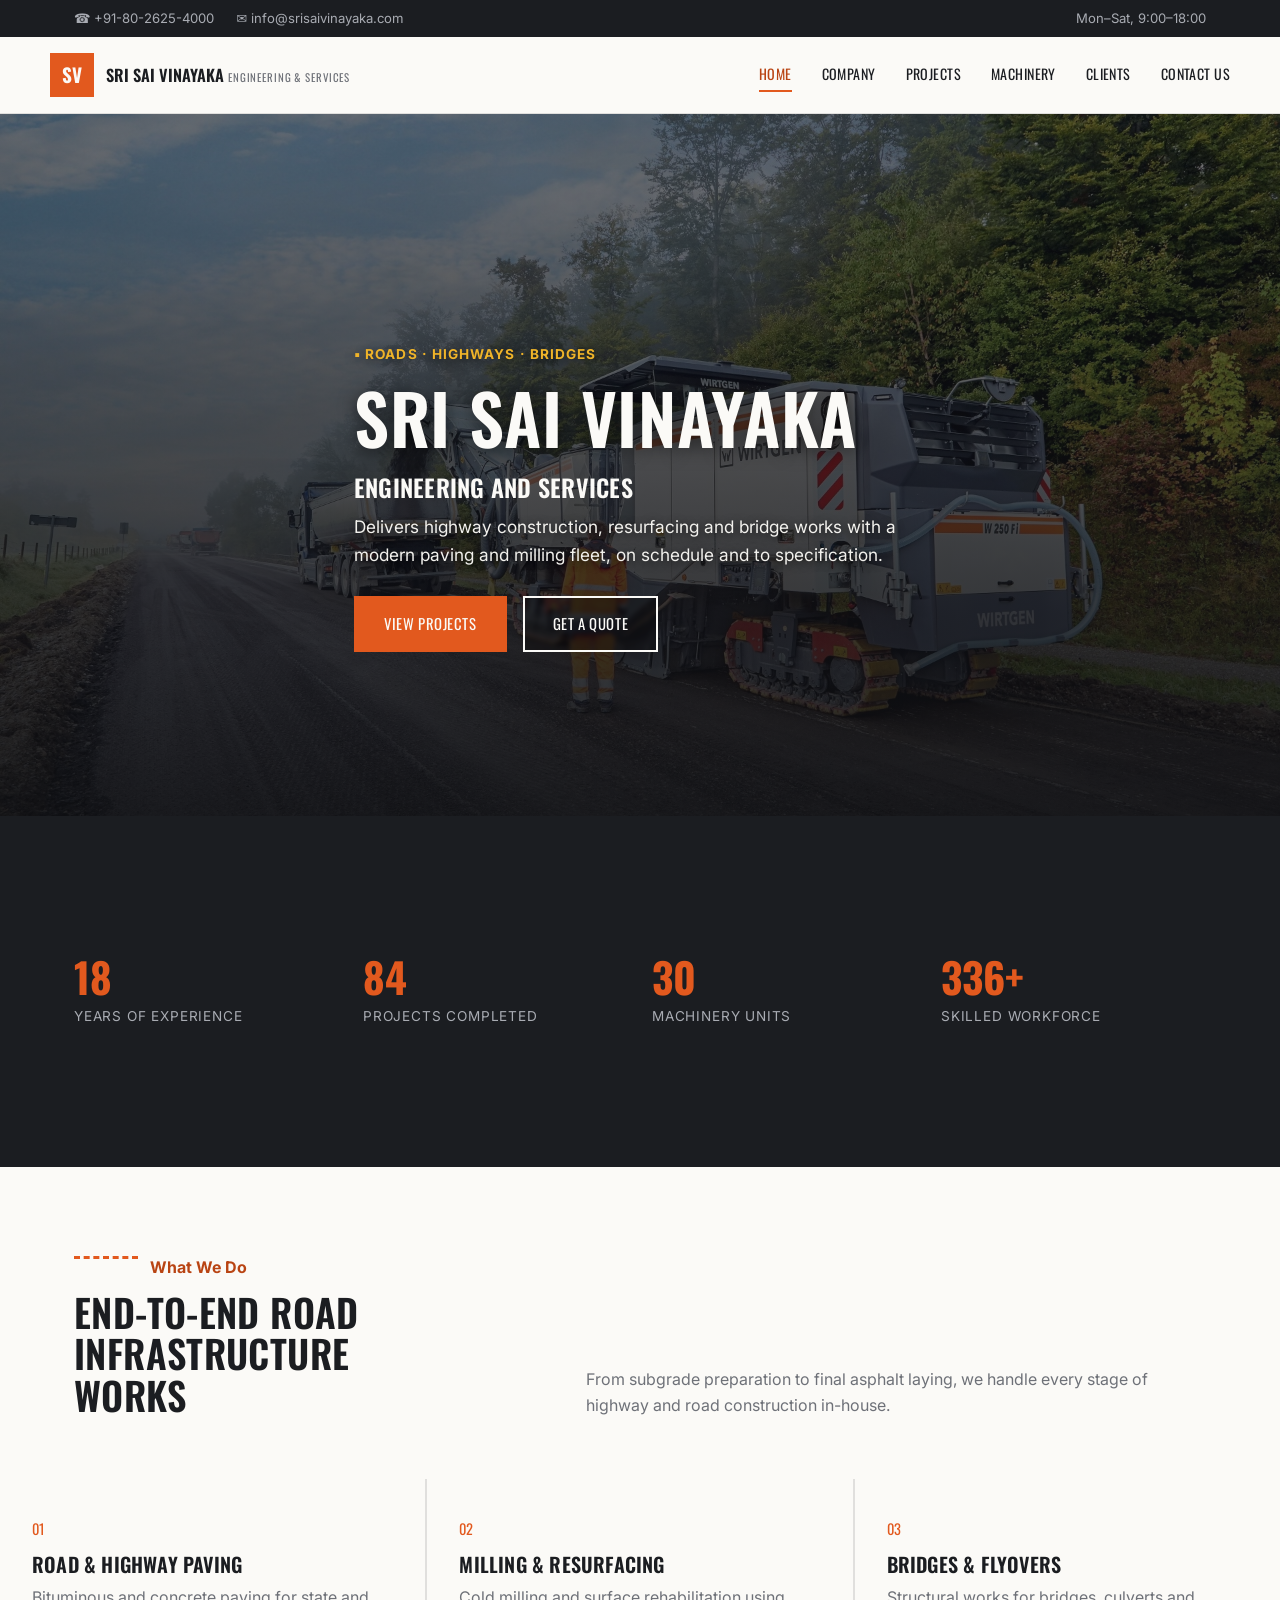
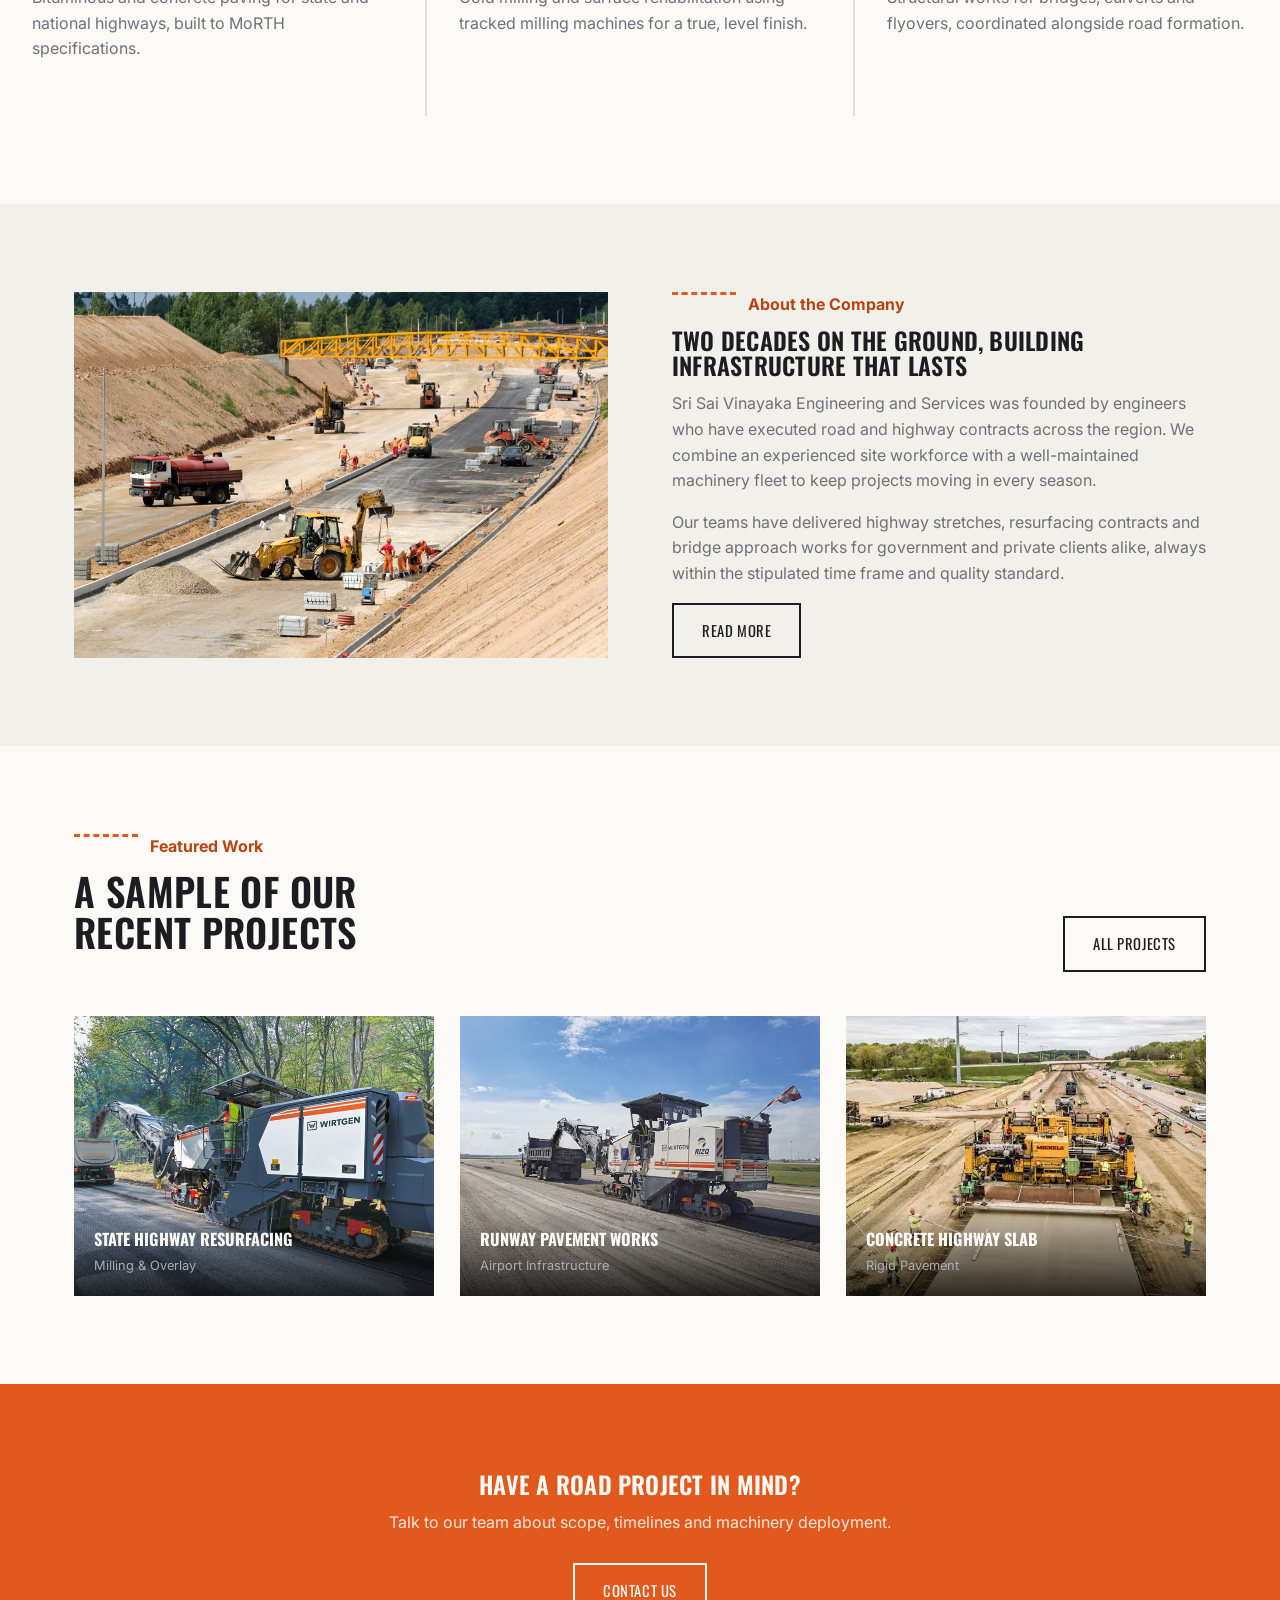
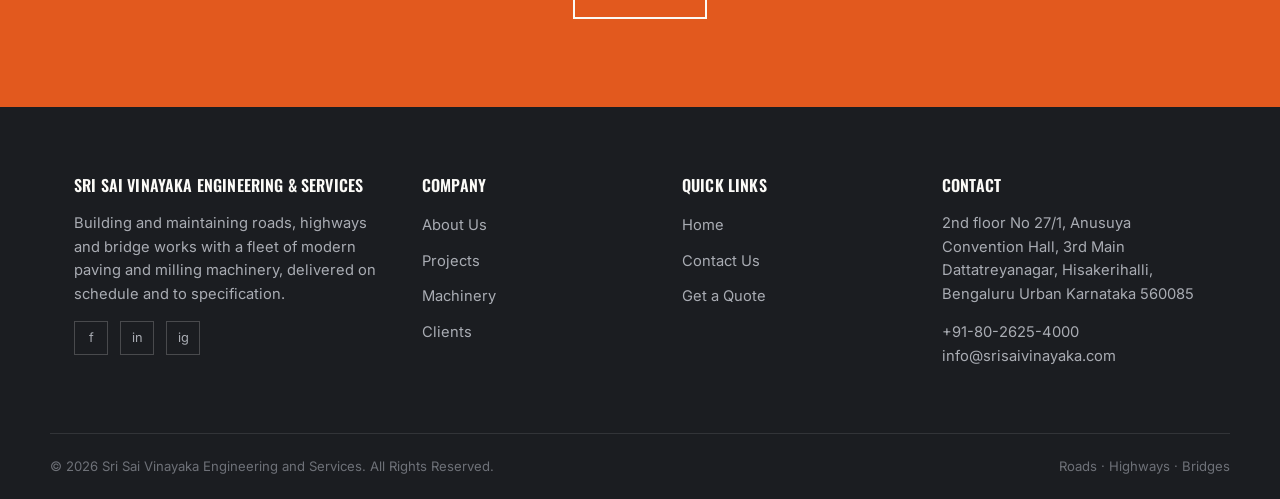
==== index.html @ a615abba "Initial website upload" ====
<!DOCTYPE html>
<html lang="en">
<head>
<meta charset="UTF-8">
<meta name="viewport" content="width=device-width, initial-scale=1">
<title>Sri Sai Vinayaka Engineering and Services | Road & Highway Construction</title>
<meta name="description" content="Sri Sai Vinayaka Engineering and Services — road, highway and bridge construction with a modern paving and milling machinery fleet.">
<link rel="preconnect" href="https://fonts.googleapis.com">
<link href="https://fonts.googleapis.com/css2?family=Oswald:wght@500;600;700&family=Inter:wght@400;500;600&display=swap" rel="stylesheet">
<link rel="stylesheet" href="css/style.css">
</head>
<body data-page="home">

<div id="site-header"></div>

<section class="hero" style="background-image:url('img/img7.jpg');">
  <div class="container">
    <div class="hero-eyebrow">&#9642; Roads &middot; Highways &middot; Bridges</div>
    <h1>Sri Sai Vinayaka   </h1> <h2>Engineering and Services </h2> 
    <p>Delivers highway construction,
       resurfacing and bridge works with a modern paving and milling fleet, 
       on schedule and to specification.</p>
    <div class="hero-cta">
      <a href="projects.html" class="btn btn-solid">View Projects</a>
      <a href="contact.html" class="btn btn-light">Get a Quote</a>
    </div>
  </div>
</section>

<section class="stats">
  <div class="container">
    <div class="stat"><b data-count="18">0</b><span>Years of Experience</span></div>
    <div class="stat"><b data-count="120">0</b><span>Projects Completed</span></div>
    <div class="stat"><b data-count="30">0</b><span>Machinery Units</span></div>
    <div class="stat"><b data-count="450" data-suffix="+">0</b><span>Skilled Workforce</span></div>
  </div>
</section>

<section>
  <div class="container">
    <div class="section-head">
      <div>
        <div class="eyebrow"><span class="laneline"></span>What We Do</div>
        <h2>End-to-end road infrastructure works</h2>
      </div>
      <p>From subgrade preparation to final asphalt laying, we handle every stage of highway and road construction in-house.</p>
    </div>
  </div>
  <div class="grid3">
    <div class="cap-card">
      <div class="num">01</div>
      <h3>Road & Highway Paving</h3>
      <p>Bituminous and concrete paving for state and national highways, built to MoRTH specifications.</p>
    </div>
    <div class="cap-card">
      <div class="num">02</div>
      <h3>Milling & Resurfacing</h3>
      <p>Cold milling and surface rehabilitation using tracked milling machines for a true, level finish.</p>
    </div>
    <div class="cap-card">
      <div class="num">03</div>
      <h3>Bridges & Flyovers</h3>
      <p>Structural works for bridges, culverts and flyovers, coordinated alongside road formation.</p>
    </div>
  </div>
</section>

<section style="background:var(--offwhite);">
  <div class="container split">
    <img src="img/img5.jpg" alt="Highway formation and earthworks in progress">
    <div>
      <div class="eyebrow"><span class="laneline"></span>About the Company</div>
      <h2>Two decades on the ground, building infrastructure that lasts</h2>
      <p>Sri Sai Vinayaka Engineering and Services was founded by engineers who have executed road and highway contracts across the region. We combine an experienced site workforce with a well-maintained machinery fleet to keep projects moving in every season.</p>
      <p>Our teams have delivered highway stretches, resurfacing contracts and bridge approach works for government and private clients alike, always within the stipulated time frame and quality standard.</p>
      <a href="company.html" class="btn">Read More</a>
    </div>
  </div>
</section>

<section>
  <div class="container">
    <div class="section-head">
      <div>
        <div class="eyebrow"><span class="laneline"></span>Featured Work</div>
        <h2>A sample of our recent projects</h2>
      </div>
      <a href="projects.html" class="btn">All Projects</a>
    </div>
  </div>
  <div class="container">
    <div class="gallery">
      <div class="gcard"><img src="img/img2.jpg" alt="Milling machine loading reclaimed asphalt onto a truck"><div class="tag"><b>State Highway Resurfacing</b><span>Milling & Overlay</span></div></div>
      <div class="gcard"><img src="img/img3.jpg" alt="Paving train working on an airport runway"><div class="tag"><b>Runway Pavement Works</b><span>Airport Infrastructure</span></div></div>
      <div class="gcard"><img src="img/img6.jpg" alt="Concrete paving train laying a highway slab"><div class="tag"><b>Concrete Highway Slab</b><span>Rigid Pavement</span></div></div>
    </div>
  </div>
</section>

<section class="ctastrip">
  <div class="container">
    <span class="laneline"></span>
    <h2>Have a road project in mind?</h2>
    <p style="color:rgba(255,255,255,.85); margin:0 auto 28px;">Talk to our team about scope, timelines and machinery deployment.</p>
    <a href="contact.html" class="btn btn-light">Contact Us</a>
  </div>
</section>

<div id="site-footer"></div>

<script src="js/components.js"></script>
<script src="js/main.js"></script>
</body>
</html>
---- css/style.css ----
/* ==========================================================================
   Sri Sai Vinayaka Engineering and Services — shared stylesheet
   ========================================================================== */

:root{
  --asphalt:    #1B1D21;
  --asphalt-2:  #26282E;
  --concrete:   #6E7178;
  --concrete-l: #A9ACB3;
  --offwhite:   #F2F0EA;
  --paper:      #FBFAF7;
  --orange:     #E2591E;
  --orange-d:   #B94413;
  --yellow:     #F0B429;
  --line:       rgba(27,29,33,0.12);
}

*,*::before,*::after{ box-sizing:border-box; }
html{ scroll-behavior:smooth; }
body{
  margin:0;
  font-family:'Inter',system-ui,sans-serif;
  color:var(--asphalt);
  background:var(--paper);
  line-height:1.6;
}
h1,h2,h3,h4{
  font-family:'Oswald',sans-serif;
  text-transform:uppercase;
  letter-spacing:.01em;
  margin:0 0 .5em;
  line-height:1.08;
  font-weight:600;
}
p{ margin:0 0 1em; color:var(--concrete); max-width:62ch; }
a{ color:inherit; text-decoration:none; }
img{ max-width:100%; display:block; }
ul{ margin:0; padding:0; list-style:none; }
.container{ max-width:1180px; margin:0 auto; padding:0 24px; }
section{ padding:88px 0; }

/* dashed lane-line divider motif */
.laneline{
  height:0;
  border-top:3px dashed var(--orange);
  width:64px;
  margin:0 0 22px;
}
.eyebrow{
  display:flex; align-items:center; gap:12px;
  color:var(--orange-d); font-weight:700; margin-bottom:10px;
}

.btn{
  display:inline-flex; align-items:center; gap:10px;
  padding:14px 28px;
  font-family:'Oswald',sans-serif;
  text-transform:uppercase; letter-spacing:.04em; font-size:.92rem;
  border:2px solid var(--asphalt); color:var(--asphalt);
  background:transparent; cursor:pointer; transition:.2s ease;
}
.btn:hover{ background:var(--asphalt); color:var(--paper); }
.btn-solid{ background:var(--orange); border-color:var(--orange); color:var(--paper); }
.btn-solid:hover{ background:var(--orange-d); border-color:var(--orange-d); }
.btn-light{ border-color:var(--paper); color:var(--paper); }
.btn-light:hover{ background:var(--paper); color:var(--asphalt); }

/* ---------------- Header ---------------- */
.topbar{
  background:var(--asphalt); color:var(--concrete-l);
  font-size:.82rem;
}
.topbar .container{
  display:flex; justify-content:space-between; align-items:center;
  padding-top:8px; padding-bottom:8px; gap:16px; flex-wrap:wrap;
}
.topbar a{ color:var(--concrete-l); }
.topbar .topbar-contacts{ display:flex; gap:22px; flex-wrap:wrap; }
.topbar .topbar-contacts span{ display:inline-flex; align-items:center; gap:6px; }

header.site-header{
  position:sticky; top:0; z-index:50;
  background:var(--paper);
  border-bottom:1px solid var(--line);
}
.navwrap{
  display:flex; align-items:center; justify-content:space-between;
  padding:16px 0;
}
.brand{ display:flex; align-items:center; gap:12px; }
.brand-mark{
  width:44px; height:44px; background:var(--orange);
  display:flex; align-items:center; justify-content:center;
  color:var(--paper); font-family:'Oswald',sans-serif; font-weight:700; font-size:1.2rem;
  flex-shrink:0;
}
.brand-text{ font-family:'Oswald',sans-serif; line-height:1.15; }
.brand-text .l1{ font-size:1.02rem; font-weight:600; text-transform:uppercase; }
.brand-text .l2{ font-size:.68rem; color:var(--concrete); letter-spacing:.08em; text-transform:uppercase; }

nav.mainnav ul{ display:flex; gap:30px; }
nav.mainnav a{
  font-family:'Oswald',sans-serif; text-transform:uppercase; font-size:.88rem;
  letter-spacing:.03em; padding:8px 0; position:relative; color:var(--asphalt);
}
nav.mainnav a::after{
  content:""; position:absolute; left:0; bottom:0; height:2px; width:0;
  background:var(--orange); transition:.2s ease;
}
nav.mainnav a:hover::after, nav.mainnav a.active::after{ width:100%; }
nav.mainnav a.active{ color:var(--orange-d); }

.navtoggle{ display:none; background:none; border:0; cursor:pointer; }
.navtoggle span{ display:block; width:26px; height:2px; background:var(--asphalt); margin:6px 0; }

/* ---------------- Hero ---------------- */
.hero{
  position:relative; color:var(--paper); min-height:78vh;
  display:flex; align-items:flex-end;
  background-size:cover; background-position:center; background-color:var(--asphalt);
}
.hero::before{
  content:"";
  position:absolute; inset:0;
  background:linear-gradient(180deg,rgba(15,16,19,.55) 0%,rgba(15,16,19,.68) 40%,rgba(15,16,19,.92) 100%);
}
.hero .container{ position:relative; z-index:1; padding-bottom:76px; }
.hero-eyebrow{
  display:flex; align-items:center; gap:10px; text-transform:uppercase;
  font-size:.85rem; letter-spacing:.08em; color:var(--yellow); font-weight:700; margin-bottom:14px;
  text-shadow:0 2px 10px rgba(0,0,0,.65);
}
.hero h1{
  font-size:clamp(2.4rem,5.4vw,4.4rem); color:var(--paper); max-width:16ch; margin-bottom:.3em;
  text-shadow:0 3px 18px rgba(0,0,0,.6);
}
.hero p{
  color:#F2F1ED; max-width:52ch; font-size:1.08rem;
  text-shadow:0 2px 10px rgba(0,0,0,.65);
}
.hero-cta{ display:flex; gap:16px; margin-top:28px; flex-wrap:wrap; }
.hero-cta .btn-light{ background:rgba(0,0,0,.25); backdrop-filter:blur(2px); }

.page-hero{
  min-height:38vh; align-items:center;
}
.page-hero .container{ padding-bottom:0; }
.page-hero::before{
  background:linear-gradient(180deg,rgba(15,16,19,.6),rgba(15,16,19,.78));
}

/* ---------------- Stat strip ---------------- */
.stats{
  background:var(--asphalt); color:var(--paper);
}
.stats .container{
  display:grid; grid-template-columns:repeat(4,1fr); gap:24px;
  padding:52px 24px;
}
.stat b{
  display:block; font-family:'Oswald',sans-serif; font-size:2.6rem; color:var(--orange);
  line-height:1;
}
.stat span{ display:block; margin-top:8px; font-size:.85rem; text-transform:uppercase; letter-spacing:.06em; color:var(--concrete-l); }

/* ---------------- Service / capability cards ---------------- */
.grid3{ display:grid; grid-template-columns:repeat(3,1fr); gap:2px; background:var(--line); }
.cap-card{
  background:var(--paper); padding:38px 32px; position:relative;
}
.cap-card .num{ font-family:'Oswald',sans-serif; color:var(--orange); font-size:.9rem; margin-bottom:14px; }
.cap-card h3{ font-size:1.25rem; margin-bottom:10px; }

/* ---------------- Section headers ---------------- */
.section-head{ display:flex; justify-content:space-between; align-items:flex-end; gap:24px; margin-bottom:44px; flex-wrap:wrap; }
.section-head h2{ font-size:clamp(1.8rem,3vw,2.5rem); max-width:16ch; }

/* ---------------- Two column ---------------- */
.split{ display:grid; grid-template-columns:1fr 1fr; gap:64px; align-items:center; }
.split img{ width:100%; height:100%; object-fit:cover; }

/* ---------------- Project / gallery grid ---------------- */
.filterbar{ display:flex; gap:10px; flex-wrap:wrap; margin-bottom:36px; }
.filterbtn{
  font-family:'Oswald',sans-serif; text-transform:uppercase; font-size:.82rem; letter-spacing:.03em;
  padding:9px 18px; border:1px solid var(--line); background:none; cursor:pointer; color:var(--concrete);
}
.filterbtn.active, .filterbtn:hover{ border-color:var(--orange); color:var(--orange-d); }

.gallery{ display:grid; grid-template-columns:repeat(3,1fr); gap:26px; }
.gcard{ position:relative; overflow:hidden; background:var(--asphalt); cursor:default; }
.gcard img{ width:100%; height:280px; object-fit:cover; transition:.4s ease; }
.gcard:hover img{ transform:scale(1.06); opacity:.75; }
.gcard .tag{
  position:absolute; left:0; bottom:0; right:0; padding:18px 20px;
  background:linear-gradient(0deg,rgba(0,0,0,.78),transparent);
  color:var(--paper);
}
.gcard .tag b{ font-family:'Oswald',sans-serif; text-transform:uppercase; display:block; font-size:1.02rem; }
.gcard .tag span{ font-size:.8rem; color:var(--concrete-l); }

/* ---------------- Machinery list ---------------- */
.mgrid{ display:grid; grid-template-columns:repeat(2,1fr); gap:2px; background:var(--line); }
.mcard{ background:var(--paper); display:grid; grid-template-columns:220px 1fr; }
.mcard img{ width:100%; height:100%; object-fit:cover; }
.mcard .mbody{ padding:26px 24px; }
.mcard h3{ font-size:1.08rem; margin-bottom:8px; }
.mcard p{ font-size:.92rem; margin:0; }

/* ---------------- Clients ---------------- */
.clientgrid{ display:grid; grid-template-columns:repeat(4,1fr); gap:1px; background:var(--line); }
.clientcell{
  background:var(--paper); padding:34px 20px; display:flex; align-items:center; justify-content:center;
  min-height:110px; text-align:center;
}
.clientcell b{ font-family:'Oswald',sans-serif; text-transform:uppercase; font-size:.95rem; color:var(--concrete); letter-spacing:.02em; }

.testimonial{
  background:var(--offwhite); padding:48px; border-left:4px solid var(--orange); margin-top:60px;
}
.testimonial p{ font-size:1.15rem; color:var(--asphalt); font-style:normal; max-width:70ch; }
.testimonial b{ font-family:'Oswald',sans-serif; text-transform:uppercase; font-size:.9rem; color:var(--orange-d); }

/* ---------------- Contact ---------------- */
.contactgrid{ display:grid; grid-template-columns:1fr 1.15fr; gap:56px; }
.infoblock{ margin-bottom:30px; }
.infoblock h4{ font-size:1rem; margin-bottom:6px; }
.infoblock p{ font-size:.95rem; margin:0; }

form.contactform{ display:grid; gap:16px; }
form.contactform .row2{ display:grid; grid-template-columns:1fr 1fr; gap:16px; }
form.contactform label{ font-size:.82rem; text-transform:uppercase; letter-spacing:.04em; color:var(--concrete); display:block; margin-bottom:6px; font-family:'Oswald',sans-serif; }
form.contactform input, form.contactform textarea{
  width:100%; border:1px solid var(--line); background:var(--paper); padding:13px 14px;
  font-family:'Inter',sans-serif; font-size:.95rem; color:var(--asphalt);
}
form.contactform input:focus, form.contactform textarea:focus{ outline:2px solid var(--orange); outline-offset:1px; }
form.contactform textarea{ min-height:130px; resize:vertical; }
.form-status{ font-size:.9rem; margin-top:6px; }
.form-status.ok{ color:#1a7d3a; }

.mapwrap iframe{ width:100%; height:340px; border:0; margin-top:20px; filter:grayscale(.25); }

/* ---------------- CTA strip ---------------- */
.ctastrip{
  background:var(--orange); color:var(--paper); text-align:center;
}
.ctastrip h2{ color:var(--paper); }
.ctastrip .laneline{ margin-left:auto; margin-right:auto; border-color:var(--paper); }

/* ---------------- Footer ---------------- */
footer.site-footer{ background:var(--asphalt); color:var(--concrete-l); padding-top:70px; }
.footgrid{ display:grid; grid-template-columns:1.4fr 1fr 1fr 1.2fr; gap:40px; padding-bottom:50px; }
.footgrid h4{ color:var(--paper); font-size:1rem; margin-bottom:18px; }
.footgrid p{ color:var(--concrete-l); font-size:.92rem; }
.footgrid ul li{ margin-bottom:10px; }
.footgrid ul a{ font-size:.92rem; color:var(--concrete-l); }
.footgrid ul a:hover{ color:var(--orange); }
.footbottom{
  border-top:1px solid rgba(255,255,255,.1); padding:22px 0; font-size:.82rem;
  display:flex; justify-content:space-between; flex-wrap:wrap; gap:10px; color:var(--concrete);
}
.social{ display:flex; gap:12px; }
.social a{
  width:34px; height:34px; border:1px solid rgba(255,255,255,.2); display:flex; align-items:center; justify-content:center;
  font-size:.8rem;
}
.social a:hover{ border-color:var(--orange); color:var(--orange); }

/* ---------------- Responsive ---------------- */
@media (max-width:960px){
  .split{ grid-template-columns:1fr; }
  .grid3{ grid-template-columns:1fr; }
  .gallery{ grid-template-columns:repeat(2,1fr); }
  .stats .container{ grid-template-columns:repeat(2,1fr); }
  .footgrid{ grid-template-columns:1fr 1fr; }
  .clientgrid{ grid-template-columns:repeat(2,1fr); }
  .mcard{ grid-template-columns:1fr; }
  .mcard img{ height:200px; }
  .contactgrid{ grid-template-columns:1fr; }
}
@media (max-width:720px){
  nav.mainnav{
    position:fixed; inset:0 0 0 auto; width:78%; max-width:320px; background:var(--paper);
    transform:translateX(100%); transition:.25s ease; padding:100px 30px 30px; z-index:60;
    box-shadow:-8px 0 24px rgba(0,0,0,.15);
  }
  nav.mainnav.open{ transform:translateX(0); }
  nav.mainnav ul{ flex-direction:column; gap:22px; }
  .navtoggle{ display:block; }
  .gallery{ grid-template-columns:1fr; }
  .footgrid{ grid-template-columns:1fr; }
  .clientgrid{ grid-template-columns:1fr 1fr; }
  form.contactform .row2{ grid-template-columns:1fr; }
  .stats .container{ grid-template-columns:1fr 1fr; }
}
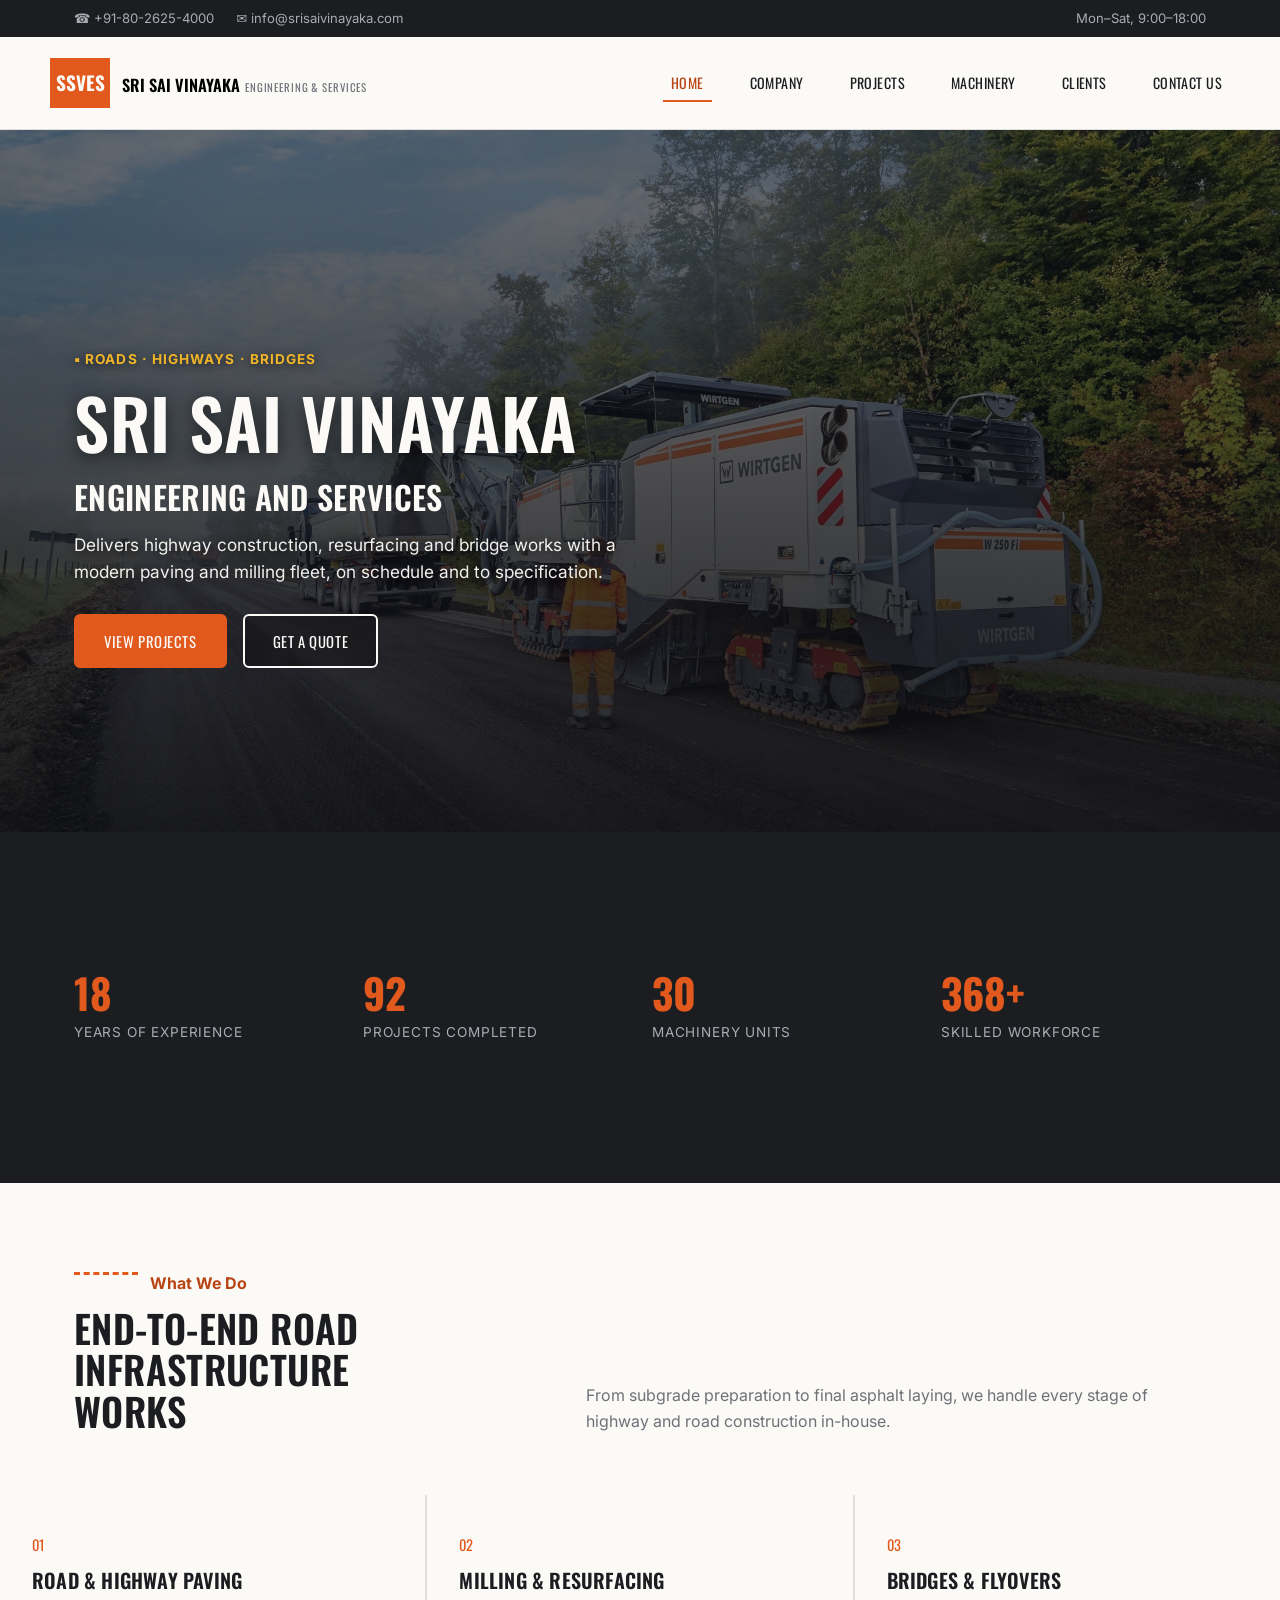
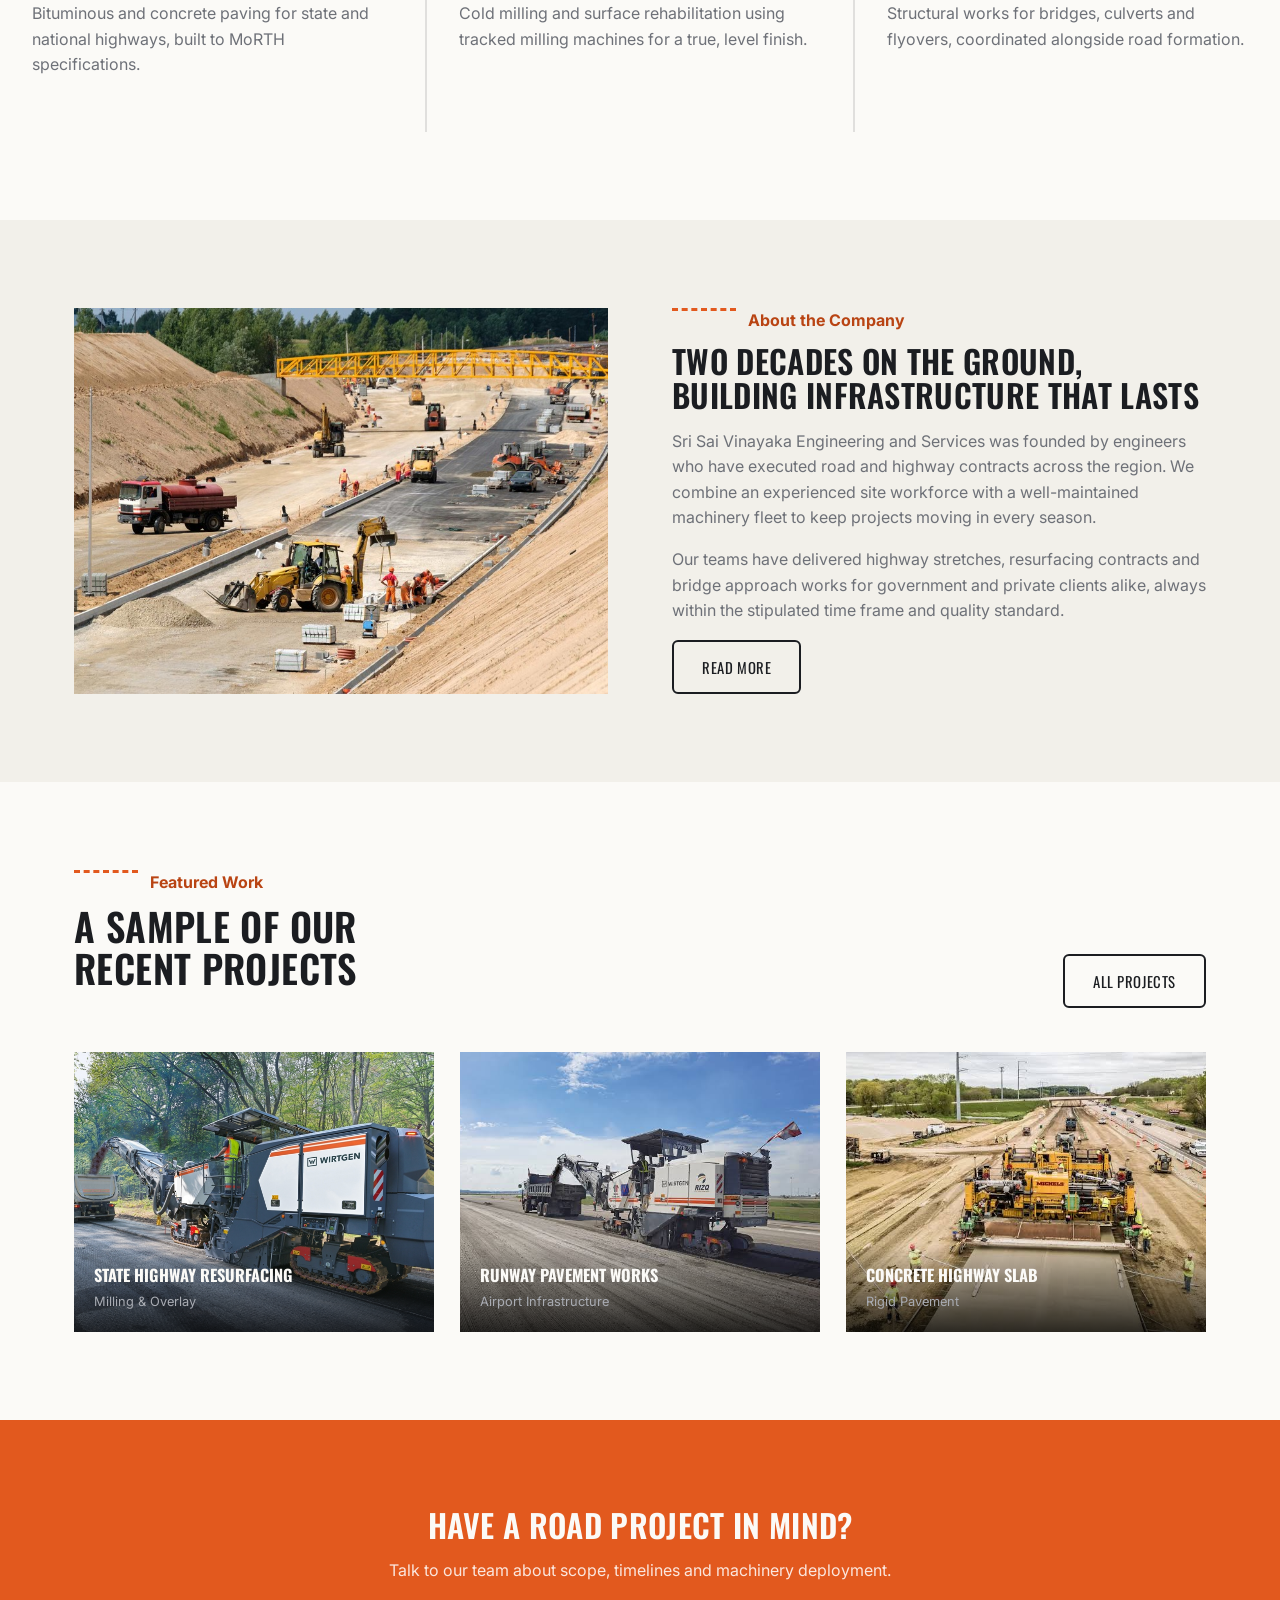
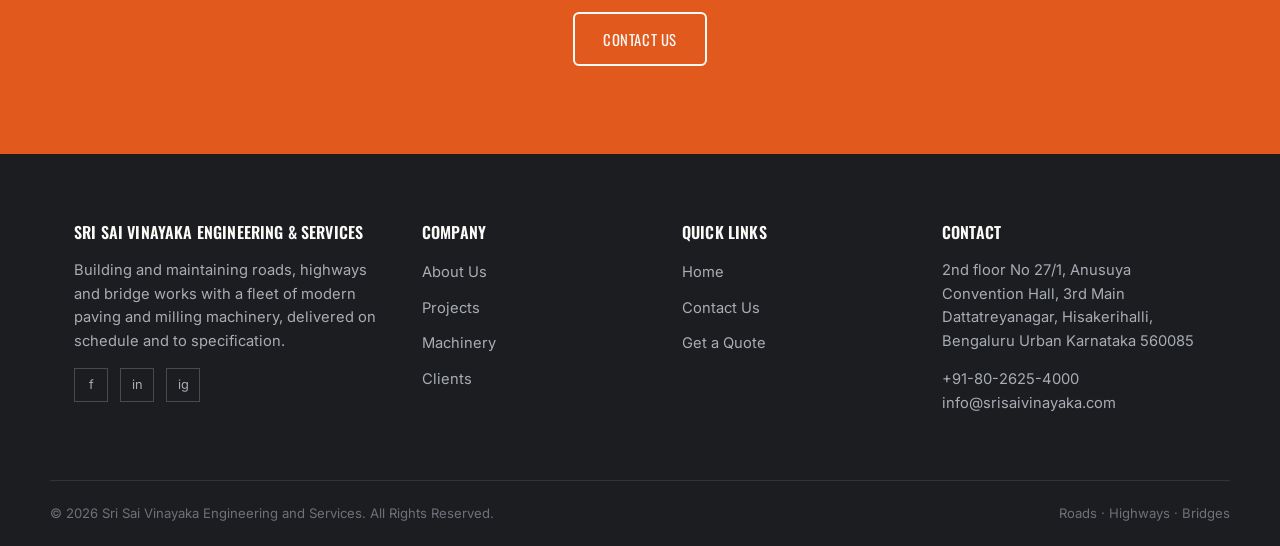
==== commit 27bfc5d2: "Improve responsive navbar and mobile layout" ====
--- a/index.html
+++ b/index.html
@@ -7,6 +7,7 @@
 <meta name="description" content="Sri Sai Vinayaka Engineering and Services — road, highway and bridge construction with a modern paving and milling machinery fleet.">
 <link rel="preconnect" href="https://fonts.googleapis.com">
 <link href="https://fonts.googleapis.com/css2?family=Oswald:wght@500;600;700&family=Inter:wght@400;500;600&display=swap" rel="stylesheet">
+<link href="https://cdn.jsdelivr.net/npm/bootstrap@5.3.3/dist/css/bootstrap.min.css" rel="stylesheet">
 <link rel="stylesheet" href="css/style.css">
 </head>
 <body data-page="home">
@@ -108,6 +109,7 @@
 
 <div id="site-footer"></div>
 
+<script src="https://cdn.jsdelivr.net/npm/bootstrap@5.3.3/dist/js/bootstrap.bundle.min.js"></script>
 <script src="js/components.js"></script>
 <script src="js/main.js"></script>
 </body>
--- a/css/style.css
+++ b/css/style.css
@@ -23,6 +23,7 @@
   color:var(--asphalt);
   background:var(--paper);
   line-height:1.6;
+  overflow-x:hidden;
 }
 h1,h2,h3,h4{
   font-family:'Oswald',sans-serif;
@@ -31,12 +32,13 @@
   margin:0 0 .5em;
   line-height:1.08;
   font-weight:600;
-}
-p{ margin:0 0 1em; color:var(--concrete); max-width:62ch; }
+  overflow-wrap:break-word;
+}
+p{ margin:0 0 1em; color:var(--concrete); max-width:62ch; word-break:break-word; overflow-wrap:anywhere; }
 a{ color:inherit; text-decoration:none; }
-img{ max-width:100%; display:block; }
+img, iframe, svg, video{ max-width:100%; display:block; height:auto; }
 ul{ margin:0; padding:0; list-style:none; }
-.container{ max-width:1180px; margin:0 auto; padding:0 24px; }
+.container{ width:calc(100% - 32px); max-width:1180px; margin:0 auto; padding-left:24px; padding-right:24px; }
 section{ padding:88px 0; }
 
 /* dashed lane-line divider motif */
@@ -53,6 +55,7 @@
 
 .btn{
   display:inline-flex; align-items:center; gap:10px;
+  min-height:48px;
   padding:14px 28px;
   font-family:'Oswald',sans-serif;
   text-transform:uppercase; letter-spacing:.04em; font-size:.92rem;
@@ -87,9 +90,11 @@
   display:flex; align-items:center; justify-content:space-between;
   padding:16px 0;
 }
+.navbar{ padding:0; }
+.navbar-brand{ display:flex; align-items:center; gap:12px; margin-right:1rem; }
 .brand{ display:flex; align-items:center; gap:12px; }
 .brand-mark{
-  width:44px; height:44px; background:var(--orange);
+  width:60px; height:50px; background:var(--orange);
   display:flex; align-items:center; justify-content:center;
   color:var(--paper); font-family:'Oswald',sans-serif; font-weight:700; font-size:1.2rem;
   flex-shrink:0;
@@ -98,20 +103,45 @@
 .brand-text .l1{ font-size:1.02rem; font-weight:600; text-transform:uppercase; }
 .brand-text .l2{ font-size:.68rem; color:var(--concrete); letter-spacing:.08em; text-transform:uppercase; }
 
-nav.mainnav ul{ display:flex; gap:30px; }
+#mainnav{ width:auto; }
+#mainnav .navbar-nav{ display:flex; gap:30px; margin-left:auto; align-items:center; }
+.navbar-nav .nav-link,
 nav.mainnav a{
   font-family:'Oswald',sans-serif; text-transform:uppercase; font-size:.88rem;
   letter-spacing:.03em; padding:8px 0; position:relative; color:var(--asphalt);
 }
+.navbar-nav .nav-link::after,
 nav.mainnav a::after{
   content:""; position:absolute; left:0; bottom:0; height:2px; width:0;
   background:var(--orange); transition:.2s ease;
 }
+.navbar-nav .nav-link:hover::after, .navbar-nav .nav-link.active::after,
 nav.mainnav a:hover::after, nav.mainnav a.active::after{ width:100%; }
+.navbar-nav .nav-link.active, .navbar-nav .nav-link:hover,
 nav.mainnav a.active{ color:var(--orange-d); }
 
-.navtoggle{ display:none; background:none; border:0; cursor:pointer; }
-.navtoggle span{ display:block; width:26px; height:2px; background:var(--asphalt); margin:6px 0; }
+.navtoggle{
+  display:none; position:relative; width:48px; min-width:44px; height:48px; min-height:44px;
+  padding:0; border:1px solid rgba(27,29,33,.12); border-radius:12px; background:rgba(255,255,255,.9);
+  box-shadow:0 10px 20px rgba(27,29,33,.05); cursor:pointer; transition:background .2s ease, border-color .2s ease, box-shadow .2s ease, transform .2s ease;
+}
+.navtoggle:hover, .navtoggle:focus-visible{
+  background:rgba(240,180,41,.08); border-color:rgba(240,180,41,.55); box-shadow:0 12px 22px rgba(27,29,33,.08);
+}
+.navtoggle:focus-visible{ outline:2px solid rgba(240,180,41,.7); outline-offset:2px; }
+.navtoggle .navtoggle-bar{
+  position:absolute; left:12px; right:12px; height:3px; border-radius:999px; background:var(--asphalt);
+  transition:transform .3s ease, opacity .3s ease, top .3s ease, background .3s ease;
+}
+.navtoggle .navtoggle-bar:nth-child(1){ top:15px; }
+.navtoggle .navtoggle-bar:nth-child(2){ top:22px; }
+.navtoggle .navtoggle-bar:nth-child(3){ top:29px; }
+.navtoggle.open .navtoggle-bar:nth-child(1){ top:22px; transform:rotate(45deg); }
+.navtoggle.open .navtoggle-bar:nth-child(2){ opacity:0; transform:scaleX(.2); }
+.navtoggle.open .navtoggle-bar:nth-child(3){ top:22px; transform:rotate(-45deg); }
+.navbar-toggler{ border:1px solid rgba(27,29,33,.1); }
+.navbar-toggler:focus{ box-shadow:none; }
+.navbar-collapse{ width:100%; }
 
 /* ---------------- Hero ---------------- */
 .hero{
@@ -239,6 +269,7 @@
 .form-status{ font-size:.9rem; margin-top:6px; }
 .form-status.ok{ color:#1a7d3a; }
 
+.mapwrap{ max-width:100%; overflow:hidden; }
 .mapwrap iframe{ width:100%; height:340px; border:0; margin-top:20px; filter:grayscale(.25); }
 
 /* ---------------- CTA strip ---------------- */
@@ -278,19 +309,126 @@
   .mcard{ grid-template-columns:1fr; }
   .mcard img{ height:200px; }
   .contactgrid{ grid-template-columns:1fr; }
-}
+  section{ padding:72px 0; }
+  .navbar-nav{ gap:0.35rem; }
+  .navwrap{ align-items:flex-start; }
+}
+.navbackdrop{
+  position:fixed; inset:0; background:rgba(15,16,19,.45); opacity:0; pointer-events:none;
+  transition:opacity .25s ease; z-index:50;
+}
+.navbackdrop.visible{ opacity:1; pointer-events:auto; }
+
+@keyframes premiumFadeUp{
+  from{ opacity:0; transform:translateY(14px); }
+  to{ opacity:1; transform:translateY(0); }
+}
+
+@media (prefers-reduced-motion: reduce){
+  html{ scroll-behavior:auto; }
+  *, *::before, *::after{ animation-duration:0.01ms !important; animation-iteration-count:1 !important; transition-duration:0.01ms !important; }
+}
+
 @media (max-width:720px){
-  nav.mainnav{
-    position:fixed; inset:0 0 0 auto; width:78%; max-width:320px; background:var(--paper);
-    transform:translateX(100%); transition:.25s ease; padding:100px 30px 30px; z-index:60;
-    box-shadow:-8px 0 24px rgba(0,0,0,.15);
-  }
-  nav.mainnav.open{ transform:translateX(0); }
-  nav.mainnav ul{ flex-direction:column; gap:22px; }
-  .navtoggle{ display:block; }
+  .topbar{
+    background:linear-gradient(180deg,#1a1d20 0%,#111315 100%);
+    box-shadow:inset 0 -1px 0 rgba(255,255,255,.02);
+  }
+  .topbar .container{ justify-content:center; text-align:center; }
+  .topbar .topbar-contacts{ justify-content:center; gap:8px; }
+  .topbar .topbar-contacts span{
+    padding:5px 10px; border-radius:999px; background:rgba(255,255,255,.04);
+    border:1px solid rgba(255,255,255,.05);
+  }
+
+  header.site-header{
+    background:rgba(251,250,247,.96);
+    backdrop-filter:blur(12px);
+    border-bottom:1px solid rgba(27,29,33,.08);
+    box-shadow:0 8px 20px rgba(15,16,19,.03);
+  }
+
+  .brand{ gap:10px; }
+  .brand-mark{
+    width:44px; height:44px; border-radius:12px; box-shadow:0 10px 18px rgba(226,89,30,.22);
+    letter-spacing:.04em; font-size:.88rem; border:1px solid rgba(255,255,255,.2);
+  }
+  .brand-text .l1{ font-size:.92rem; }
+  .brand-text .l2{ font-size:.58rem; letter-spacing:.06em; }
+
+  .navbackdrop{ display:none; }
+
+  #mainnav{ width:100%; }
+  #mainnav .navbar-nav{ display:flex; flex-wrap:wrap; justify-content:center; gap:8px 10px; padding:6px 8px 0; }
+  #mainnav .navbar-nav .nav-link{
+    display:inline-flex; align-items:center; justify-content:center; font-size:.7rem; padding:8px 10px; border-radius:999px;
+    background:rgba(17,19,21,.02); color:#171a1d; border:1px solid rgba(17,19,21,.05); letter-spacing:.06em;
+    transition:all .2s ease;
+  }
+  #mainnav .navbar-nav .nav-link:hover{ background:#111315; color:#fff; transform:none; }
+  #mainnav .navbar-nav .nav-link::after{ display:none; }
+  #mainnav .navbar-nav .nav-link.active{ background:#111315; color:#fff; border-color:#111315; }
+
+  .navbar-nav{ width:100%; }
+  .navbar-collapse{ background:var(--paper); border-top:1px solid var(--line); }
+  .navbar-expand-lg .navbar-nav{ flex-direction:column; }
+  .navbar-toggler{ display:inline-flex; align-items:center; justify-content:center; }
+  .navwrap{ position:relative; }
+
+  .hero{
+    min-height:62vh; box-shadow:inset 0 -1px 0 rgba(255,255,255,.05);
+    background-blend-mode:multiply;
+  }
+  .hero::before{
+    background:linear-gradient(180deg,rgba(15,16,19,.42) 0%,rgba(15,16,19,.66) 42%,rgba(15,16,19,.9) 100%);
+  }
+  .hero .container{ padding-top:24px; padding-bottom:42px; }
+  .hero .container > *{ animation:premiumFadeUp .7s ease both; }
+  .hero h1{ max-width:10ch; letter-spacing:-.04em; animation-delay:.08s; }
+  .hero p{ font-size:1rem; max-width:30ch; animation-delay:.15s; }
+  .hero .hero-cta{ animation-delay:.22s; }
+  .hero-eyebrow{
+    display:inline-flex; padding:6px 10px; border-radius:999px; background:rgba(240,180,41,.14); border:1px solid rgba(240,180,41,.26);
+    font-size:.7rem; letter-spacing:.08em;
+  }
+  .hero-cta{ flex-direction:column; align-items:stretch; }
+  .hero-cta .btn{ width:100%; justify-content:center; padding:14px 18px; border-radius:12px; box-shadow:0 12px 22px rgba(11,11,11,.2); }
+
+  .section-head{ flex-direction:column; align-items:flex-start; }
   .gallery{ grid-template-columns:1fr; }
+  .gcard{ border-radius:16px; overflow:hidden; box-shadow:0 18px 30px rgba(18,20,22,.08); }
+  .gcard img{ height:240px; }
+  .gcard .tag{ padding:16px 18px; }
+
+  .cap-card, .mcard, .clientcell{
+    border:1px solid rgba(27,29,33,.04); box-shadow:0 12px 22px rgba(27,29,33,.04);
+  }
   .footgrid{ grid-template-columns:1fr; }
   .clientgrid{ grid-template-columns:1fr 1fr; }
   form.contactform .row2{ grid-template-columns:1fr; }
   .stats .container{ grid-template-columns:1fr 1fr; }
-}
+  .container{ padding-left:18px; padding-right:18px; }
+  .btn{ max-width:100%; white-space:normal; }
+}
+@media (max-width:480px){
+  .topbar{ font-size:.74rem; }
+  .topbar .topbar-contacts span{ padding:4px 8px; }
+  .brand-mark{ width:40px; height:40px; border-radius:10px; }
+  .brand-text .l1{ font-size:.84rem; }
+  .brand-text .l2{ font-size:.54rem; letter-spacing:.05em; }
+
+  .hero{ min-height:58vh; }
+  .hero h1{ font-size:2.2rem; }
+  .hero p{ max-width:100%; }
+  .hero-eyebrow{ font-size:.68rem; letter-spacing:.06em; }
+
+  .stats .container{ grid-template-columns:1fr; }
+  .clientgrid{ grid-template-columns:1fr; }
+  .cap-card{ padding:26px 22px; border-radius:14px; }
+  .testimonial{ padding:26px 20px; border-left-width:3px; }
+  .btn{ width:100%; justify-content:center; }
+  .section-head h2{ max-width:100%; }
+  .mcard .mbody{ padding:22px 18px; }
+  .brand{ max-width:100%; }
+  .brand-text{ max-width:160px; }
+}
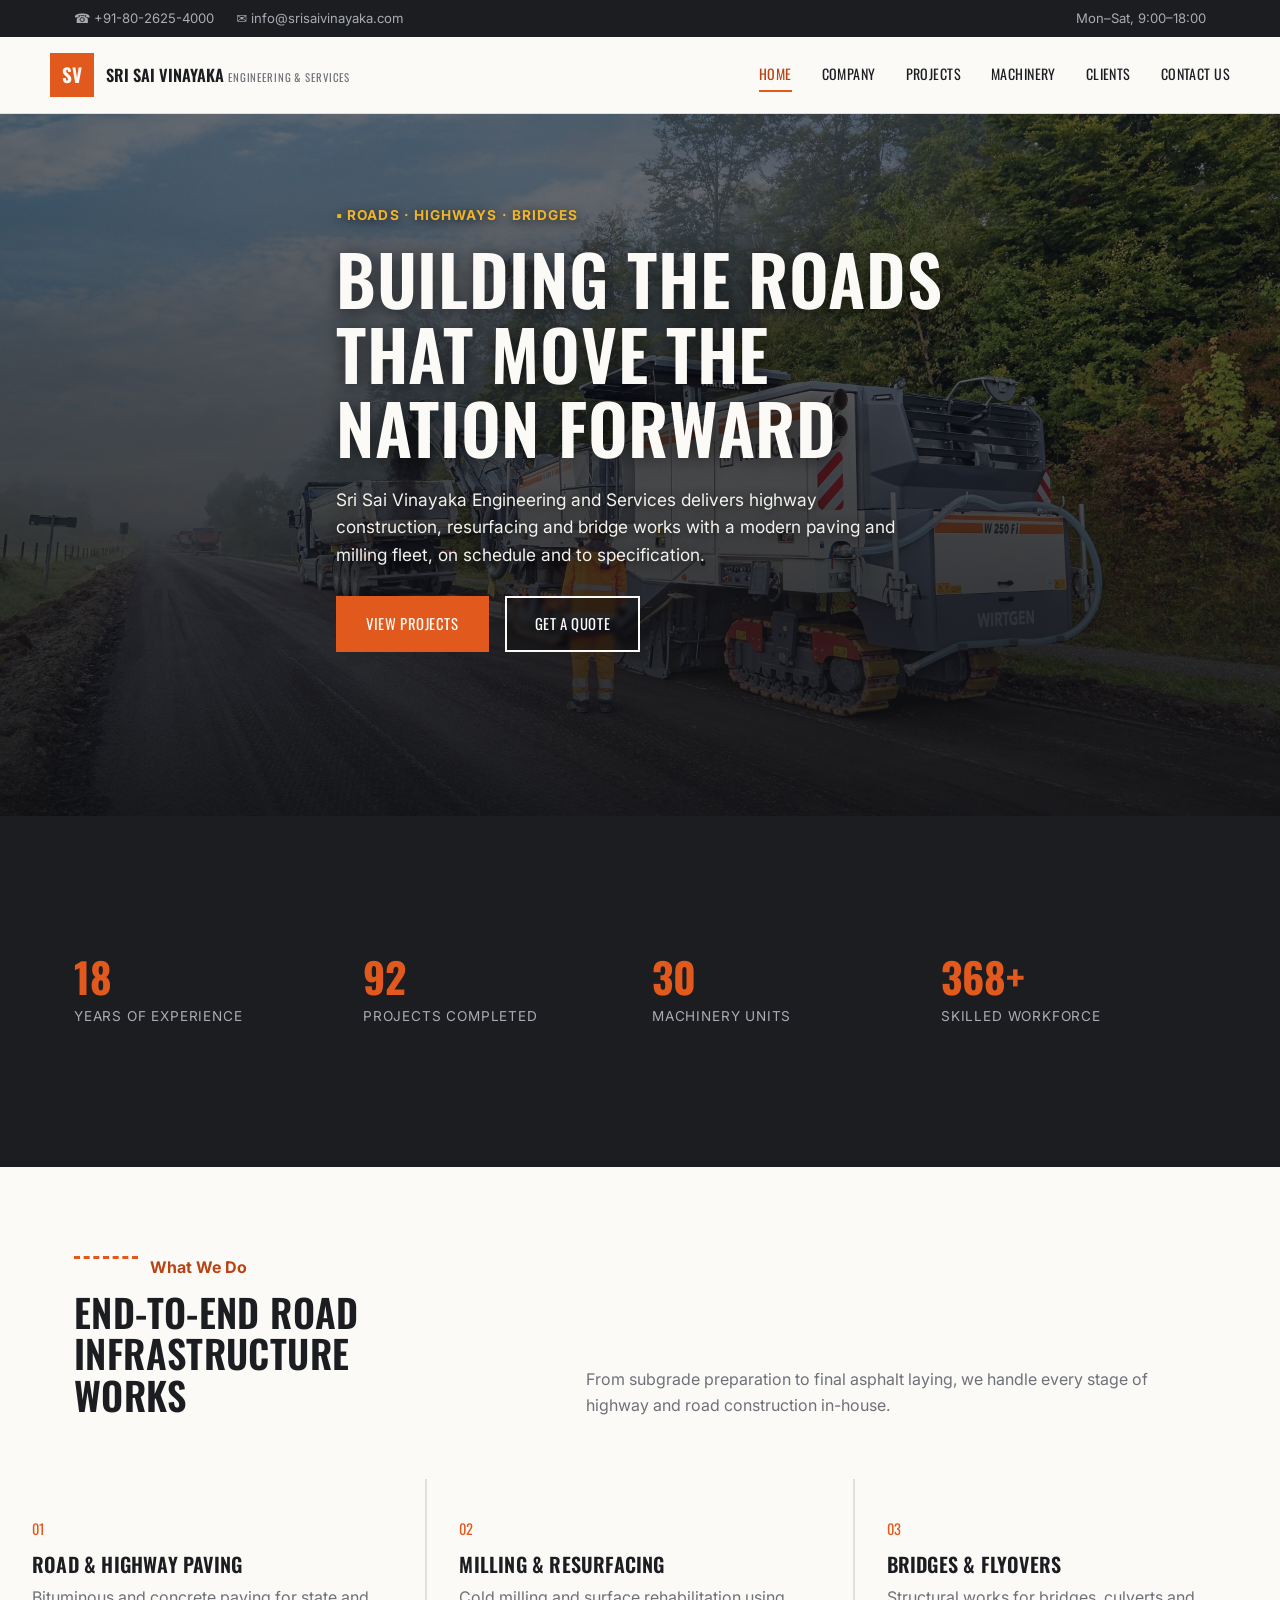
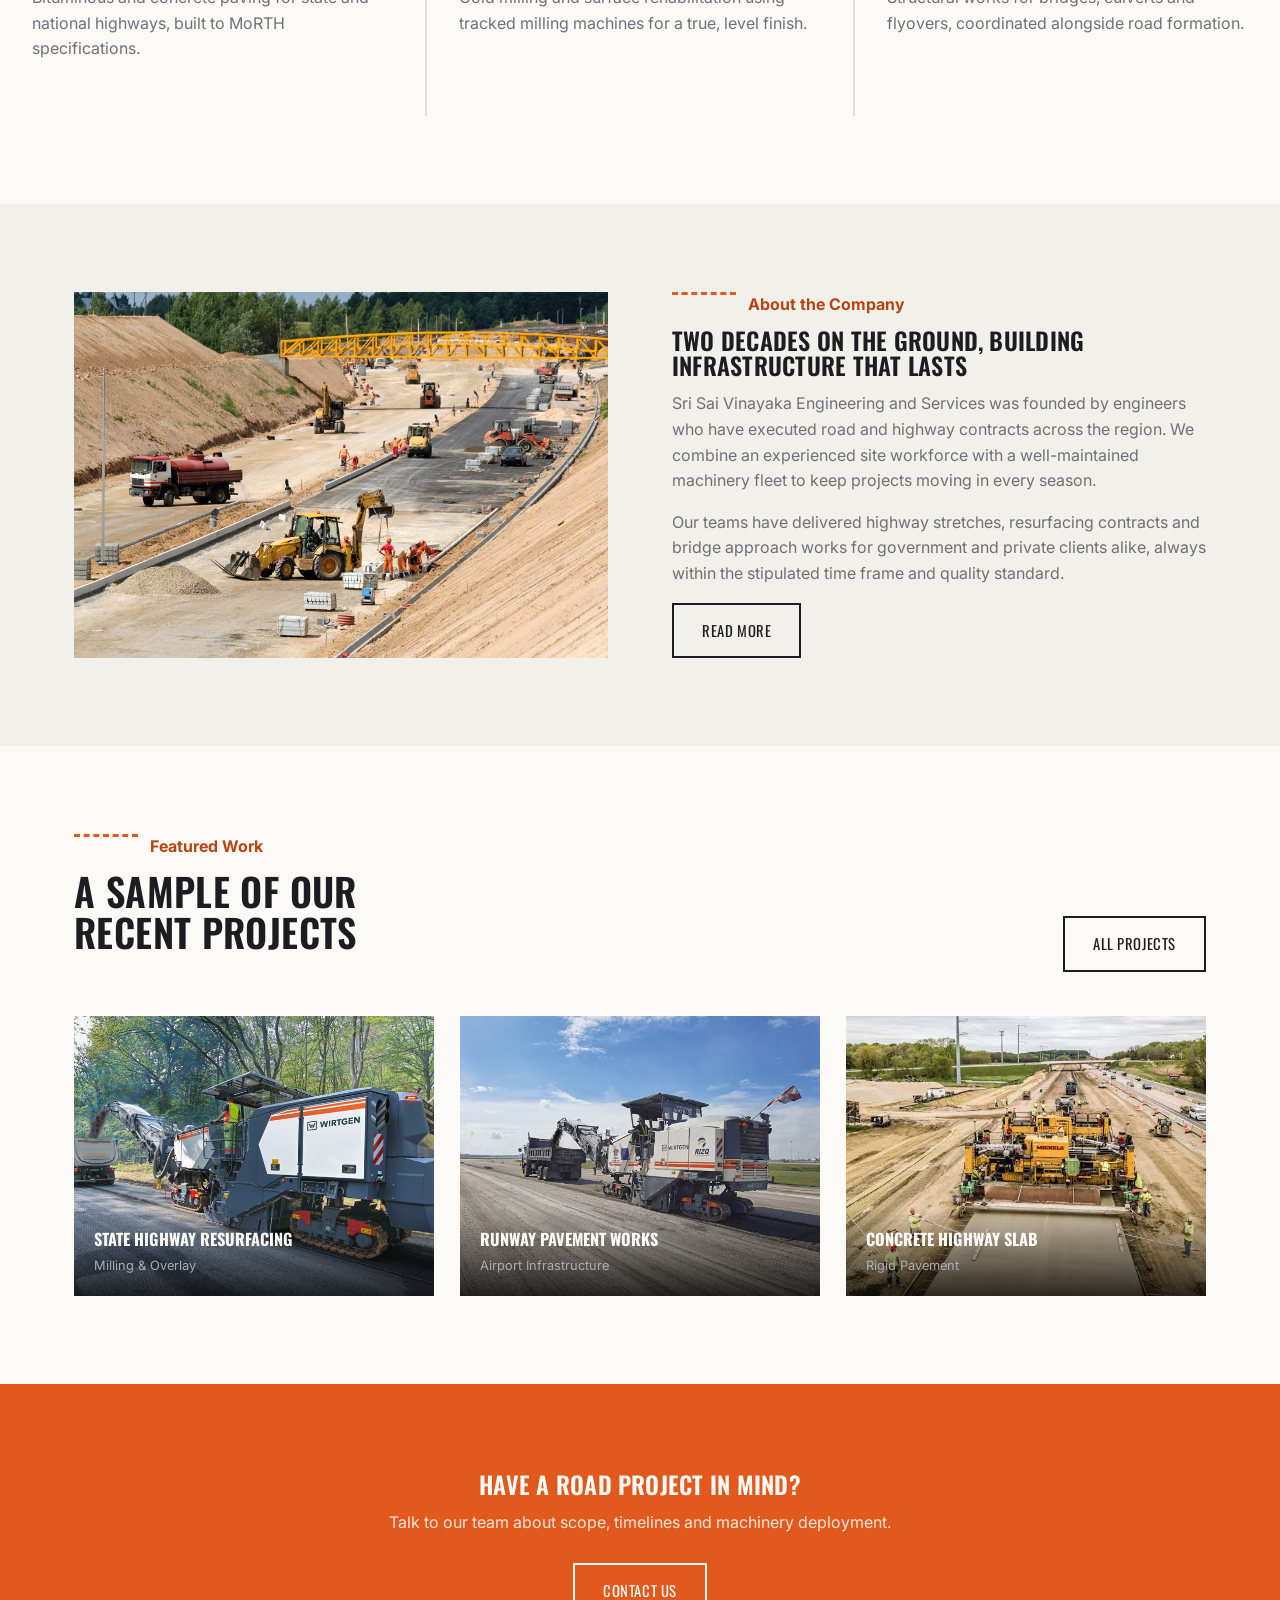
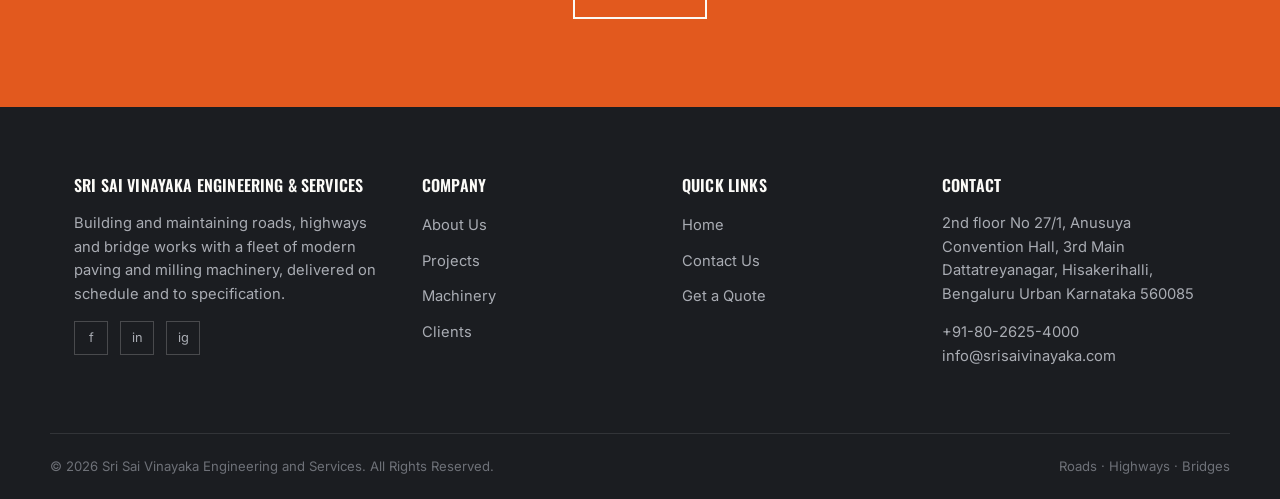
==== commit 4efa8796: "Website updates" ====
--- a/index.html
+++ b/index.html
@@ -7,7 +7,6 @@
 <meta name="description" content="Sri Sai Vinayaka Engineering and Services — road, highway and bridge construction with a modern paving and milling machinery fleet.">
 <link rel="preconnect" href="https://fonts.googleapis.com">
 <link href="https://fonts.googleapis.com/css2?family=Oswald:wght@500;600;700&family=Inter:wght@400;500;600&display=swap" rel="stylesheet">
-<link href="https://cdn.jsdelivr.net/npm/bootstrap@5.3.3/dist/css/bootstrap.min.css" rel="stylesheet">
 <link rel="stylesheet" href="css/style.css">
 </head>
 <body data-page="home">
@@ -17,10 +16,8 @@
 <section class="hero" style="background-image:url('img/img7.jpg');">
   <div class="container">
     <div class="hero-eyebrow">&#9642; Roads &middot; Highways &middot; Bridges</div>
-    <h1>Sri Sai Vinayaka   </h1> <h2>Engineering and Services </h2> 
-    <p>Delivers highway construction,
-       resurfacing and bridge works with a modern paving and milling fleet, 
-       on schedule and to specification.</p>
+    <h1>Building the roads that move the nation forward</h1>
+    <p>Sri Sai Vinayaka Engineering and Services delivers highway construction, resurfacing and bridge works with a modern paving and milling fleet, on schedule and to specification.</p>
     <div class="hero-cta">
       <a href="projects.html" class="btn btn-solid">View Projects</a>
       <a href="contact.html" class="btn btn-light">Get a Quote</a>
@@ -109,7 +106,6 @@
 
 <div id="site-footer"></div>
 
-<script src="https://cdn.jsdelivr.net/npm/bootstrap@5.3.3/dist/js/bootstrap.bundle.min.js"></script>
 <script src="js/components.js"></script>
 <script src="js/main.js"></script>
 </body>
--- a/css/style.css
+++ b/css/style.css
@@ -23,7 +23,6 @@
   color:var(--asphalt);
   background:var(--paper);
   line-height:1.6;
-  overflow-x:hidden;
 }
 h1,h2,h3,h4{
   font-family:'Oswald',sans-serif;
@@ -32,13 +31,12 @@
   margin:0 0 .5em;
   line-height:1.08;
   font-weight:600;
-  overflow-wrap:break-word;
-}
-p{ margin:0 0 1em; color:var(--concrete); max-width:62ch; word-break:break-word; overflow-wrap:anywhere; }
+}
+p{ margin:0 0 1em; color:var(--concrete); max-width:62ch; }
 a{ color:inherit; text-decoration:none; }
-img, iframe, svg, video{ max-width:100%; display:block; height:auto; }
+img{ max-width:100%; display:block; }
 ul{ margin:0; padding:0; list-style:none; }
-.container{ width:calc(100% - 32px); max-width:1180px; margin:0 auto; padding-left:24px; padding-right:24px; }
+.container{ max-width:1180px; margin:0 auto; padding:0 24px; }
 section{ padding:88px 0; }
 
 /* dashed lane-line divider motif */
@@ -55,7 +53,6 @@
 
 .btn{
   display:inline-flex; align-items:center; gap:10px;
-  min-height:48px;
   padding:14px 28px;
   font-family:'Oswald',sans-serif;
   text-transform:uppercase; letter-spacing:.04em; font-size:.92rem;
@@ -90,11 +87,9 @@
   display:flex; align-items:center; justify-content:space-between;
   padding:16px 0;
 }
-.navbar{ padding:0; }
-.navbar-brand{ display:flex; align-items:center; gap:12px; margin-right:1rem; }
 .brand{ display:flex; align-items:center; gap:12px; }
 .brand-mark{
-  width:60px; height:50px; background:var(--orange);
+  width:44px; height:44px; background:var(--orange);
   display:flex; align-items:center; justify-content:center;
   color:var(--paper); font-family:'Oswald',sans-serif; font-weight:700; font-size:1.2rem;
   flex-shrink:0;
@@ -103,45 +98,20 @@
 .brand-text .l1{ font-size:1.02rem; font-weight:600; text-transform:uppercase; }
 .brand-text .l2{ font-size:.68rem; color:var(--concrete); letter-spacing:.08em; text-transform:uppercase; }
 
-#mainnav{ width:auto; }
-#mainnav .navbar-nav{ display:flex; gap:30px; margin-left:auto; align-items:center; }
-.navbar-nav .nav-link,
+nav.mainnav ul{ display:flex; gap:30px; }
 nav.mainnav a{
   font-family:'Oswald',sans-serif; text-transform:uppercase; font-size:.88rem;
   letter-spacing:.03em; padding:8px 0; position:relative; color:var(--asphalt);
 }
-.navbar-nav .nav-link::after,
 nav.mainnav a::after{
   content:""; position:absolute; left:0; bottom:0; height:2px; width:0;
   background:var(--orange); transition:.2s ease;
 }
-.navbar-nav .nav-link:hover::after, .navbar-nav .nav-link.active::after,
 nav.mainnav a:hover::after, nav.mainnav a.active::after{ width:100%; }
-.navbar-nav .nav-link.active, .navbar-nav .nav-link:hover,
 nav.mainnav a.active{ color:var(--orange-d); }
 
-.navtoggle{
-  display:none; position:relative; width:48px; min-width:44px; height:48px; min-height:44px;
-  padding:0; border:1px solid rgba(27,29,33,.12); border-radius:12px; background:rgba(255,255,255,.9);
-  box-shadow:0 10px 20px rgba(27,29,33,.05); cursor:pointer; transition:background .2s ease, border-color .2s ease, box-shadow .2s ease, transform .2s ease;
-}
-.navtoggle:hover, .navtoggle:focus-visible{
-  background:rgba(240,180,41,.08); border-color:rgba(240,180,41,.55); box-shadow:0 12px 22px rgba(27,29,33,.08);
-}
-.navtoggle:focus-visible{ outline:2px solid rgba(240,180,41,.7); outline-offset:2px; }
-.navtoggle .navtoggle-bar{
-  position:absolute; left:12px; right:12px; height:3px; border-radius:999px; background:var(--asphalt);
-  transition:transform .3s ease, opacity .3s ease, top .3s ease, background .3s ease;
-}
-.navtoggle .navtoggle-bar:nth-child(1){ top:15px; }
-.navtoggle .navtoggle-bar:nth-child(2){ top:22px; }
-.navtoggle .navtoggle-bar:nth-child(3){ top:29px; }
-.navtoggle.open .navtoggle-bar:nth-child(1){ top:22px; transform:rotate(45deg); }
-.navtoggle.open .navtoggle-bar:nth-child(2){ opacity:0; transform:scaleX(.2); }
-.navtoggle.open .navtoggle-bar:nth-child(3){ top:22px; transform:rotate(-45deg); }
-.navbar-toggler{ border:1px solid rgba(27,29,33,.1); }
-.navbar-toggler:focus{ box-shadow:none; }
-.navbar-collapse{ width:100%; }
+.navtoggle{ display:none; background:none; border:0; cursor:pointer; }
+.navtoggle span{ display:block; width:26px; height:2px; background:var(--asphalt); margin:6px 0; }
 
 /* ---------------- Hero ---------------- */
 .hero{
@@ -269,7 +239,6 @@
 .form-status{ font-size:.9rem; margin-top:6px; }
 .form-status.ok{ color:#1a7d3a; }
 
-.mapwrap{ max-width:100%; overflow:hidden; }
 .mapwrap iframe{ width:100%; height:340px; border:0; margin-top:20px; filter:grayscale(.25); }
 
 /* ---------------- CTA strip ---------------- */
@@ -309,126 +278,19 @@
   .mcard{ grid-template-columns:1fr; }
   .mcard img{ height:200px; }
   .contactgrid{ grid-template-columns:1fr; }
-  section{ padding:72px 0; }
-  .navbar-nav{ gap:0.35rem; }
-  .navwrap{ align-items:flex-start; }
-}
-.navbackdrop{
-  position:fixed; inset:0; background:rgba(15,16,19,.45); opacity:0; pointer-events:none;
-  transition:opacity .25s ease; z-index:50;
-}
-.navbackdrop.visible{ opacity:1; pointer-events:auto; }
-
-@keyframes premiumFadeUp{
-  from{ opacity:0; transform:translateY(14px); }
-  to{ opacity:1; transform:translateY(0); }
-}
-
-@media (prefers-reduced-motion: reduce){
-  html{ scroll-behavior:auto; }
-  *, *::before, *::after{ animation-duration:0.01ms !important; animation-iteration-count:1 !important; transition-duration:0.01ms !important; }
-}
-
+}
 @media (max-width:720px){
-  .topbar{
-    background:linear-gradient(180deg,#1a1d20 0%,#111315 100%);
-    box-shadow:inset 0 -1px 0 rgba(255,255,255,.02);
+  nav.mainnav{
+    position:fixed; inset:0 0 0 auto; width:78%; max-width:320px; background:var(--paper);
+    transform:translateX(100%); transition:.25s ease; padding:100px 30px 30px; z-index:60;
+    box-shadow:-8px 0 24px rgba(0,0,0,.15);
   }
-  .topbar .container{ justify-content:center; text-align:center; }
-  .topbar .topbar-contacts{ justify-content:center; gap:8px; }
-  .topbar .topbar-contacts span{
-    padding:5px 10px; border-radius:999px; background:rgba(255,255,255,.04);
-    border:1px solid rgba(255,255,255,.05);
-  }
-
-  header.site-header{
-    background:rgba(251,250,247,.96);
-    backdrop-filter:blur(12px);
-    border-bottom:1px solid rgba(27,29,33,.08);
-    box-shadow:0 8px 20px rgba(15,16,19,.03);
-  }
-
-  .brand{ gap:10px; }
-  .brand-mark{
-    width:44px; height:44px; border-radius:12px; box-shadow:0 10px 18px rgba(226,89,30,.22);
-    letter-spacing:.04em; font-size:.88rem; border:1px solid rgba(255,255,255,.2);
-  }
-  .brand-text .l1{ font-size:.92rem; }
-  .brand-text .l2{ font-size:.58rem; letter-spacing:.06em; }
-
-  .navbackdrop{ display:none; }
-
-  #mainnav{ width:100%; }
-  #mainnav .navbar-nav{ display:flex; flex-wrap:wrap; justify-content:center; gap:8px 10px; padding:6px 8px 0; }
-  #mainnav .navbar-nav .nav-link{
-    display:inline-flex; align-items:center; justify-content:center; font-size:.7rem; padding:8px 10px; border-radius:999px;
-    background:rgba(17,19,21,.02); color:#171a1d; border:1px solid rgba(17,19,21,.05); letter-spacing:.06em;
-    transition:all .2s ease;
-  }
-  #mainnav .navbar-nav .nav-link:hover{ background:#111315; color:#fff; transform:none; }
-  #mainnav .navbar-nav .nav-link::after{ display:none; }
-  #mainnav .navbar-nav .nav-link.active{ background:#111315; color:#fff; border-color:#111315; }
-
-  .navbar-nav{ width:100%; }
-  .navbar-collapse{ background:var(--paper); border-top:1px solid var(--line); }
-  .navbar-expand-lg .navbar-nav{ flex-direction:column; }
-  .navbar-toggler{ display:inline-flex; align-items:center; justify-content:center; }
-  .navwrap{ position:relative; }
-
-  .hero{
-    min-height:62vh; box-shadow:inset 0 -1px 0 rgba(255,255,255,.05);
-    background-blend-mode:multiply;
-  }
-  .hero::before{
-    background:linear-gradient(180deg,rgba(15,16,19,.42) 0%,rgba(15,16,19,.66) 42%,rgba(15,16,19,.9) 100%);
-  }
-  .hero .container{ padding-top:24px; padding-bottom:42px; }
-  .hero .container > *{ animation:premiumFadeUp .7s ease both; }
-  .hero h1{ max-width:10ch; letter-spacing:-.04em; animation-delay:.08s; }
-  .hero p{ font-size:1rem; max-width:30ch; animation-delay:.15s; }
-  .hero .hero-cta{ animation-delay:.22s; }
-  .hero-eyebrow{
-    display:inline-flex; padding:6px 10px; border-radius:999px; background:rgba(240,180,41,.14); border:1px solid rgba(240,180,41,.26);
-    font-size:.7rem; letter-spacing:.08em;
-  }
-  .hero-cta{ flex-direction:column; align-items:stretch; }
-  .hero-cta .btn{ width:100%; justify-content:center; padding:14px 18px; border-radius:12px; box-shadow:0 12px 22px rgba(11,11,11,.2); }
-
-  .section-head{ flex-direction:column; align-items:flex-start; }
+  nav.mainnav.open{ transform:translateX(0); }
+  nav.mainnav ul{ flex-direction:column; gap:22px; }
+  .navtoggle{ display:block; }
   .gallery{ grid-template-columns:1fr; }
-  .gcard{ border-radius:16px; overflow:hidden; box-shadow:0 18px 30px rgba(18,20,22,.08); }
-  .gcard img{ height:240px; }
-  .gcard .tag{ padding:16px 18px; }
-
-  .cap-card, .mcard, .clientcell{
-    border:1px solid rgba(27,29,33,.04); box-shadow:0 12px 22px rgba(27,29,33,.04);
-  }
   .footgrid{ grid-template-columns:1fr; }
   .clientgrid{ grid-template-columns:1fr 1fr; }
   form.contactform .row2{ grid-template-columns:1fr; }
   .stats .container{ grid-template-columns:1fr 1fr; }
-  .container{ padding-left:18px; padding-right:18px; }
-  .btn{ max-width:100%; white-space:normal; }
-}
-@media (max-width:480px){
-  .topbar{ font-size:.74rem; }
-  .topbar .topbar-contacts span{ padding:4px 8px; }
-  .brand-mark{ width:40px; height:40px; border-radius:10px; }
-  .brand-text .l1{ font-size:.84rem; }
-  .brand-text .l2{ font-size:.54rem; letter-spacing:.05em; }
-
-  .hero{ min-height:58vh; }
-  .hero h1{ font-size:2.2rem; }
-  .hero p{ max-width:100%; }
-  .hero-eyebrow{ font-size:.68rem; letter-spacing:.06em; }
-
-  .stats .container{ grid-template-columns:1fr; }
-  .clientgrid{ grid-template-columns:1fr; }
-  .cap-card{ padding:26px 22px; border-radius:14px; }
-  .testimonial{ padding:26px 20px; border-left-width:3px; }
-  .btn{ width:100%; justify-content:center; }
-  .section-head h2{ max-width:100%; }
-  .mcard .mbody{ padding:22px 18px; }
-  .brand{ max-width:100%; }
-  .brand-text{ max-width:160px; }
-}
+}
